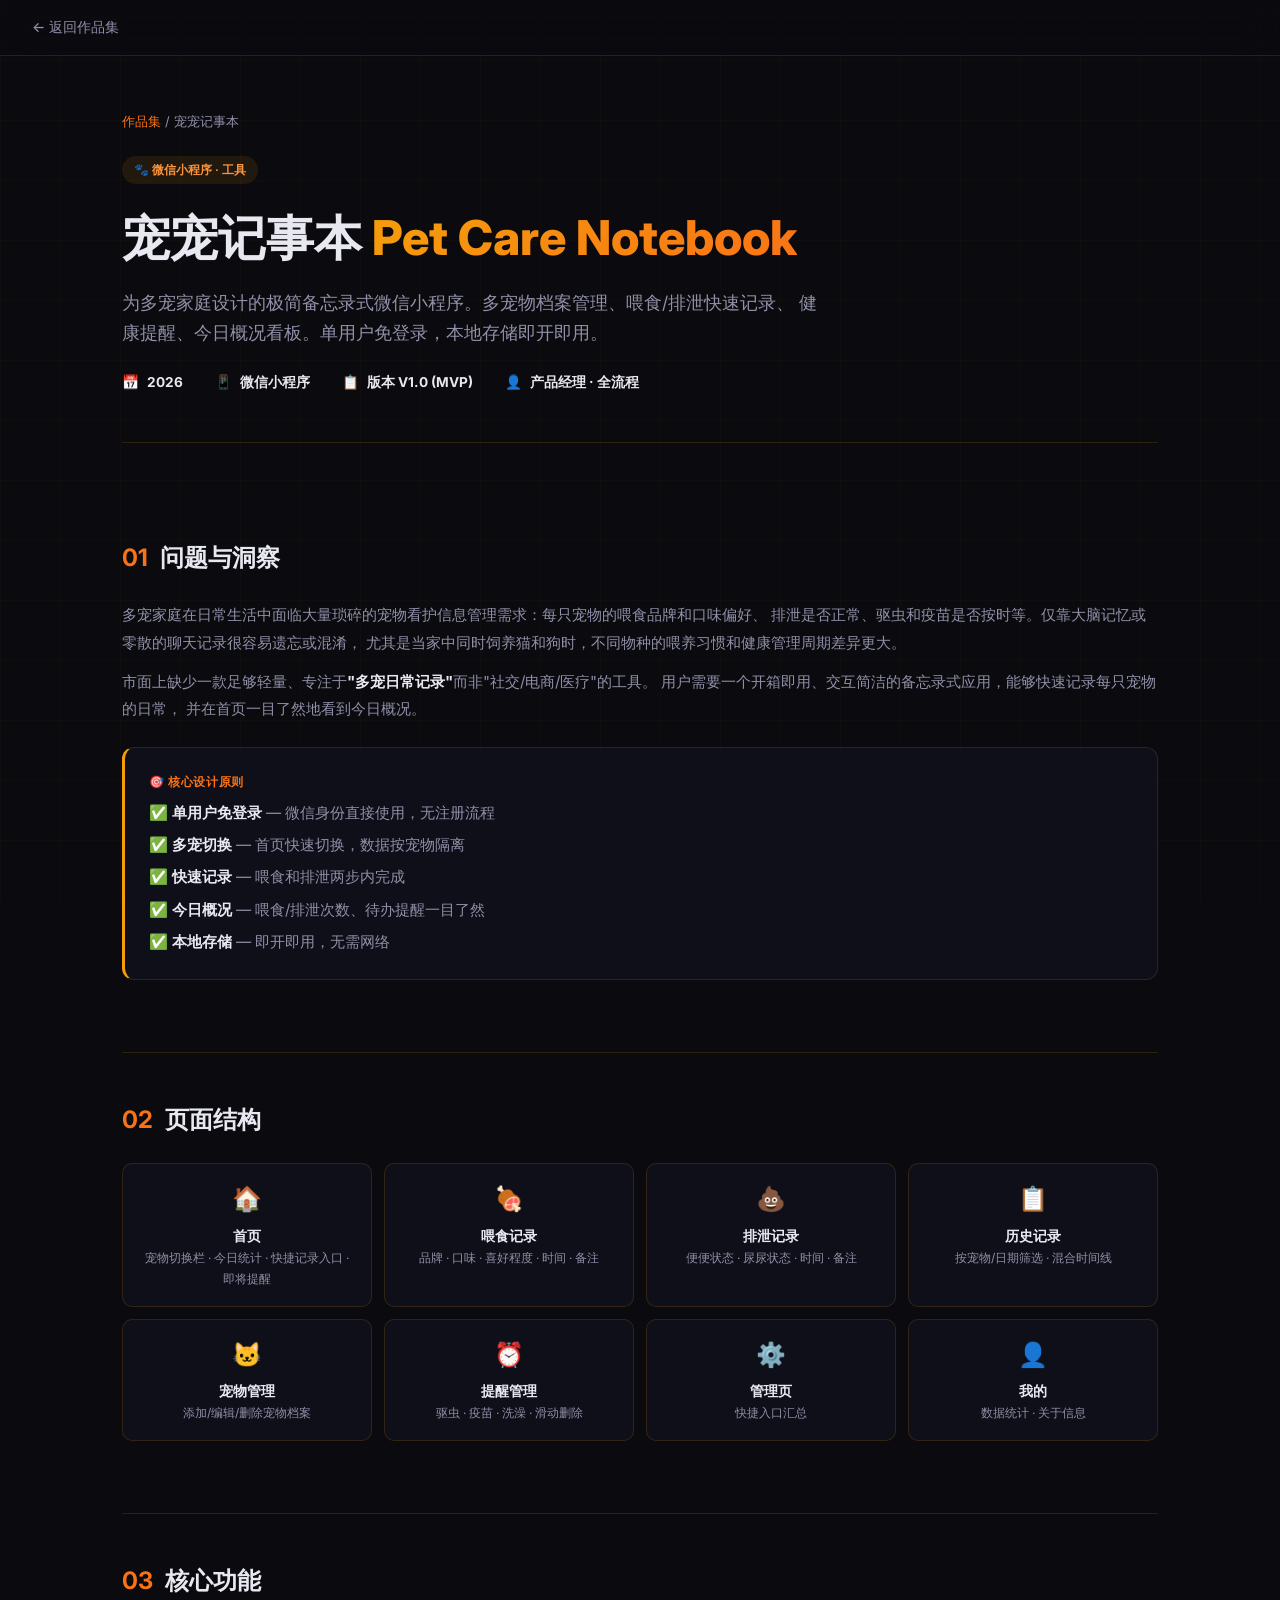
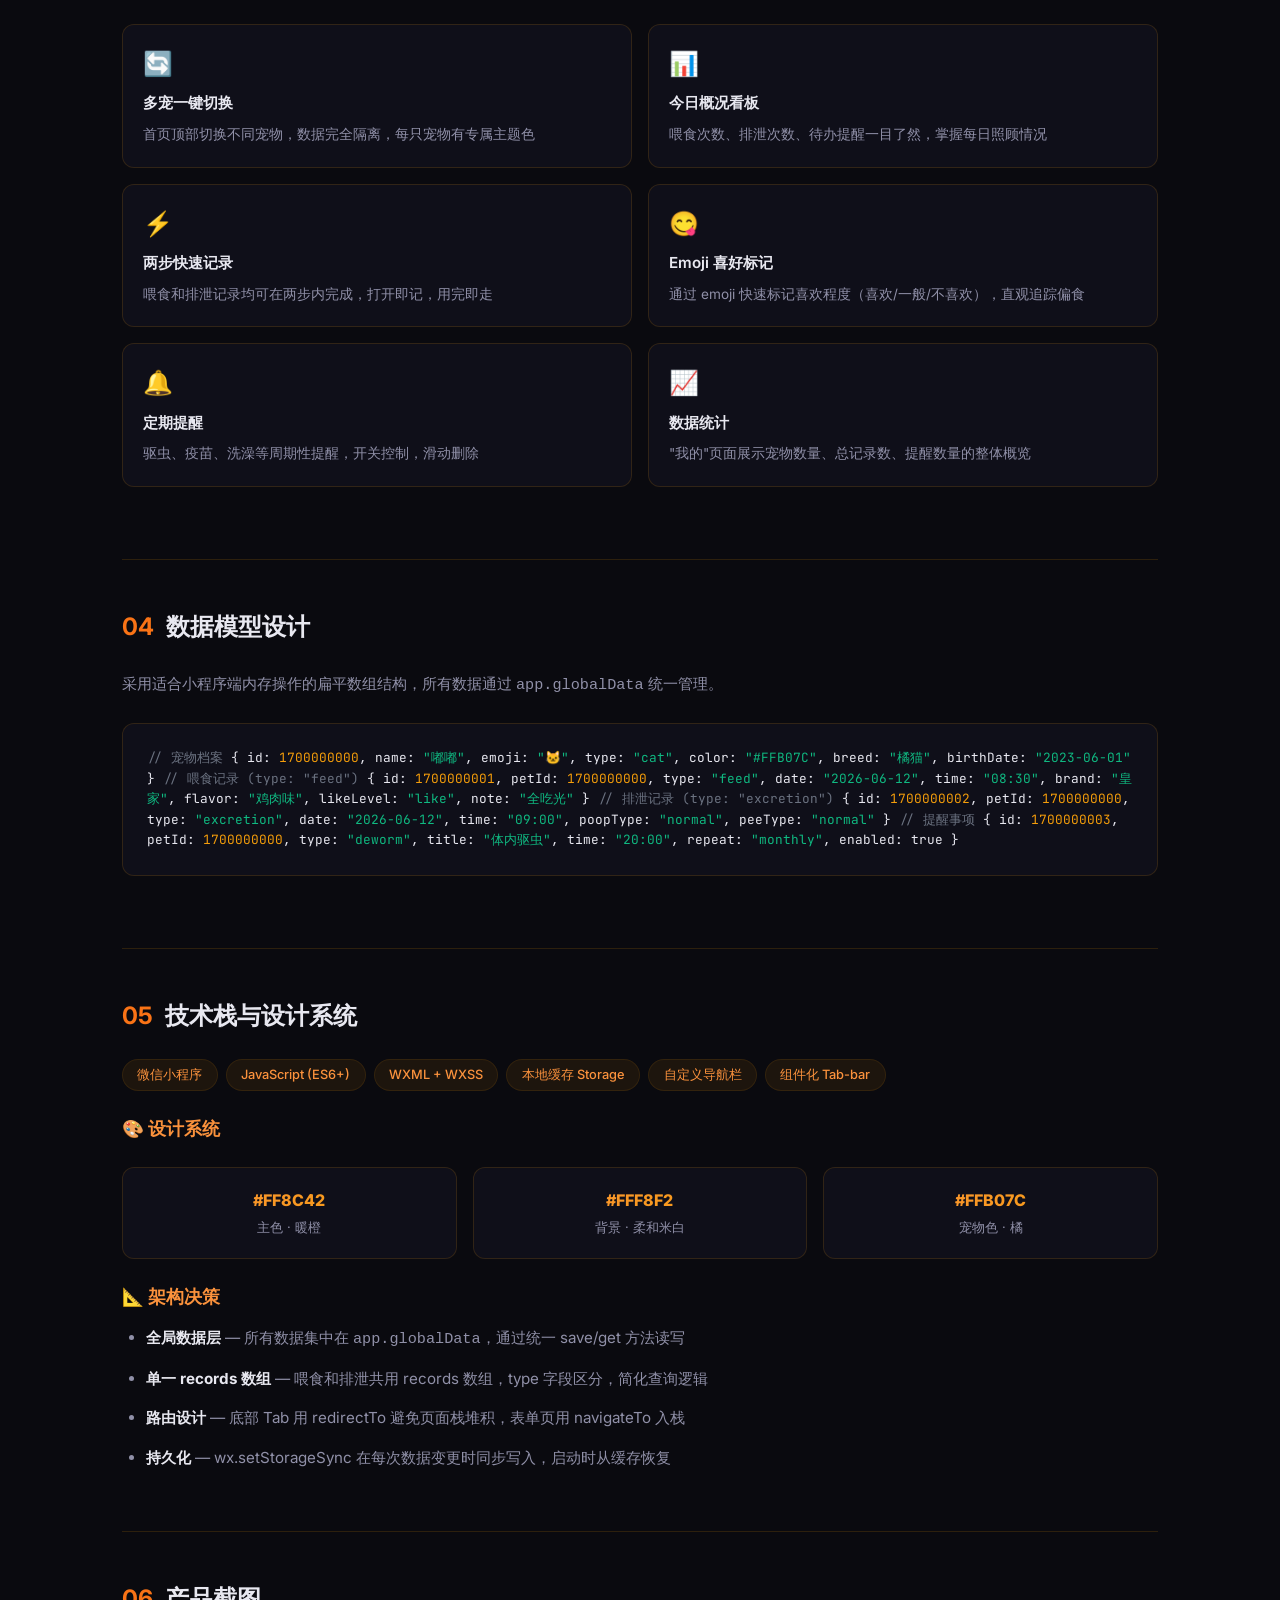
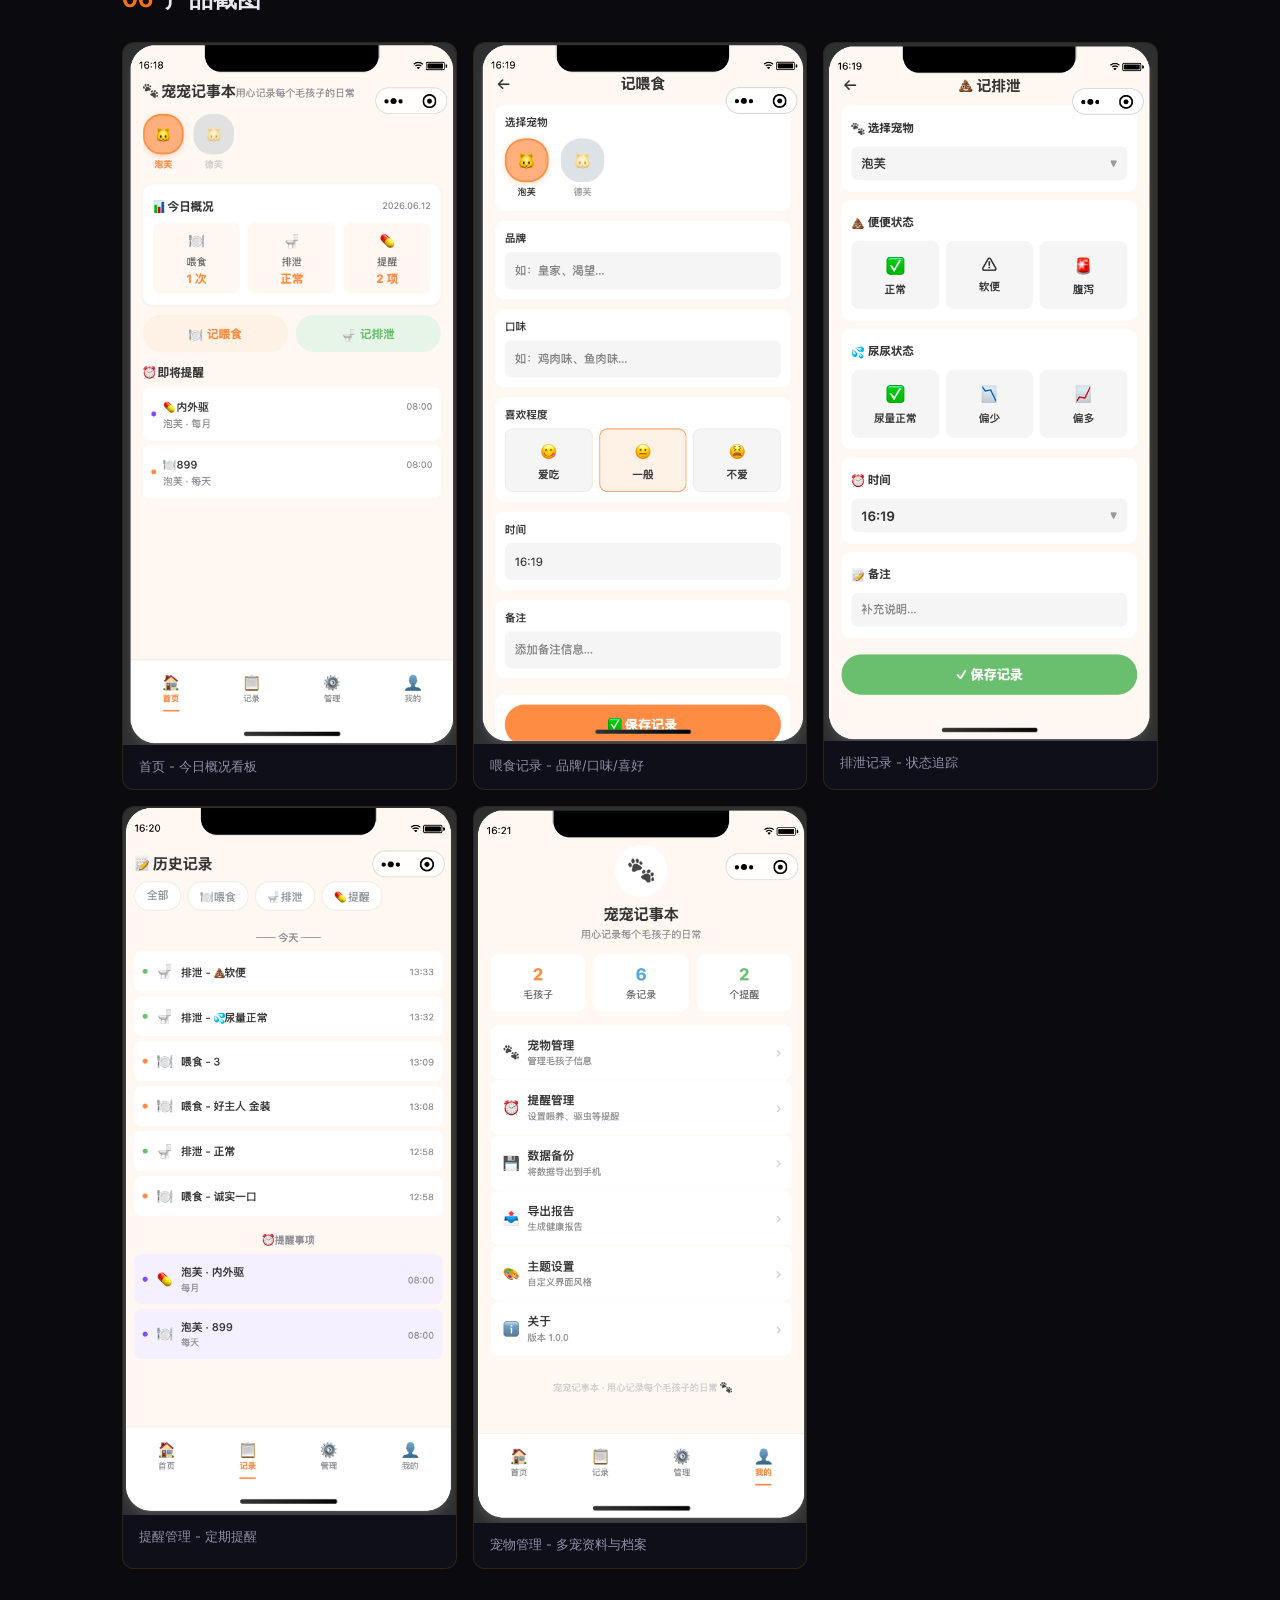
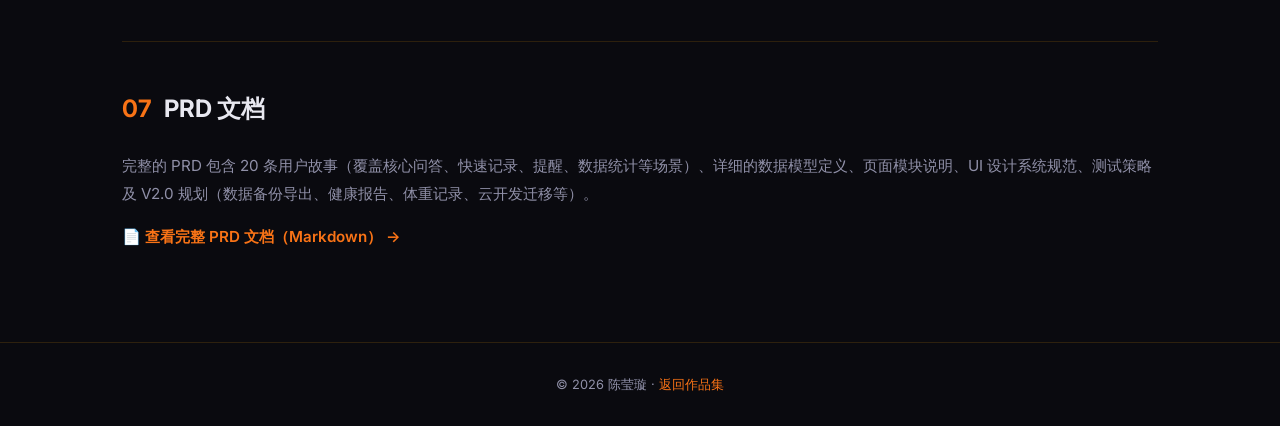
==== project-pet.html @ 4cf9ac95 "feat: update" ====
<!DOCTYPE html>
<html lang="zh-CN">
<head>
    <meta charset="UTF-8" />
    <meta name="viewport" content="width=device-width, initial-scale=1.0" />
    <title>宠宠记事本 - 陈莹璇 | AI 产品经理</title>
    <link rel="preconnect" href="https://fonts.googleapis.com" />
    <link rel="preconnect" href="https://fonts.gstatic.com" crossorigin />
    <link href="https://fonts.googleapis.com/css2?family=Inter:opsz,wght@14..32,300;14..32,400;14..32,500;14..32,600;14..32,700;14..32,800&family=JetBrains+Mono:wght@400;500;600&display=swap" rel="stylesheet" />
    <style>
        :root {
            --bg-primary: #0a0a0f; --bg-secondary: #12121a;
            --bg-card: rgba(18,18,30,0.7);
            --text-primary: #e8e8f0; --text-secondary: #9090a8;
            --accent-1: #f59e0b; --accent-2: #f97316; --accent-3: #fb923c;
            --gradient-1: linear-gradient(135deg,#f59e0b,#f97316);
            --gradient-2: linear-gradient(135deg,#fb923c,#f59e0b);
            --border-color: rgba(245,158,11,0.15);
            --glow: 0 0 40px rgba(245,158,11,0.15);
        }
        * { margin:0; padding:0; box-sizing:border-box; }
        html { scroll-behavior:smooth; }
        body {
            font-family:'Inter',-apple-system,sans-serif;
            background:var(--bg-primary); color:var(--text-primary);
            line-height:1.6;
        }
        .grid-bg {
            position:fixed; top:0; left:0; width:100vw; height:100vh;
            background-image:linear-gradient(rgba(245,158,11,0.03) 1px, transparent 1px),
                linear-gradient(90deg, rgba(245,158,11,0.03) 1px, transparent 1px);
            background-size:60px 60px; z-index:0; pointer-events:none;
        }
        .top-bar {
            position:fixed; top:0; left:0; right:0; z-index:100;
            height:56px; display:flex; align-items:center;
            backdrop-filter:blur(20px); background:rgba(10,10,15,0.6);
            border-bottom:1px solid var(--border-color); padding:0 2rem;
        }
        .top-bar a {
            color:var(--text-secondary); text-decoration:none;
            font-size:0.875rem; font-weight:500;
            display:flex; align-items:center; gap:0.5rem; transition:color 0.3s;
        }
        .top-bar a:hover { color:var(--text-primary); }
        .main { position:relative; z-index:1; max-width:1100px; margin:0 auto; padding:0 2rem; }

        .project-hero {
            padding:7rem 0 3rem; border-bottom:1px solid var(--border-color); margin-bottom:3rem;
        }
        .project-hero .breadcrumb { font-size:0.8rem; color:var(--text-secondary); margin-bottom:1.5rem; }
        .project-hero .breadcrumb a { color:var(--accent-2); text-decoration:none; }
        .project-hero .breadcrumb a:hover { text-decoration:underline; }
        .project-hero .badge {
            display:inline-block; padding:0.25rem 0.75rem; border-radius:100px;
            font-size:0.75rem; font-weight:600;
            background:rgba(245,158,11,0.1); color:var(--accent-3); margin-bottom:1rem;
        }
        .project-hero h1 { font-size:clamp(2rem,4vw,3rem); font-weight:800; margin-bottom:0.75rem; }
        .project-hero h1 .gradient-text {
            background:var(--gradient-1);
            -webkit-background-clip:text; -webkit-text-fill-color:transparent;
        }
        .project-hero .subtitle {
            font-size:1.1rem; color:var(--text-secondary); max-width:700px; line-height:1.7;
        }
        .project-meta {
            display:flex; gap:2rem; flex-wrap:wrap; margin-top:1.5rem;
        }
        .project-meta .meta-item {
            display:flex; align-items:center; gap:0.5rem;
            font-size:0.85rem; color:var(--text-secondary);
        }
        .project-meta .meta-item strong { color:var(--text-primary); }

        .detail-section { padding:3rem 0; border-bottom:1px solid var(--border-color); }
        .detail-section:last-of-type { border-bottom:none; }
        .detail-section h2 {
            font-size:1.5rem; font-weight:700; margin-bottom:1.5rem;
            display:flex; align-items:center; gap:0.75rem;
        }
        .detail-section h2 .accent { color:var(--accent-2); }
        .detail-section h3 { font-size:1.1rem; font-weight:600; margin:1.5rem 0 0.75rem; color:var(--accent-3); }
        .detail-section p, .detail-section li {
            color:var(--text-secondary); font-size:0.95rem; line-height:1.8; margin-bottom:0.75rem;
        }
        .detail-section ul, .detail-section ol { padding-left:1.5rem; }
        .detail-section strong { color:var(--text-primary); }

        .prd-block {
            background:var(--bg-card); border:1px solid var(--border-color);
            border-left:3px solid var(--accent-1); border-radius:12px;
            padding:1.5rem; margin:1.5rem 0;
        }
        .prd-block .prd-label {
            font-size:0.75rem; font-weight:600; text-transform:uppercase;
            letter-spacing:0.05em; color:var(--accent-2); margin-bottom:0.5rem;
        }

        .metrics-grid {
            display:grid; grid-template-columns:repeat(auto-fit,minmax(180px,1fr));
            gap:1rem; margin:1.5rem 0;
        }
        .metric-card {
            background:var(--bg-card); border:1px solid var(--border-color);
            border-radius:12px; padding:1.25rem; text-align:center;
        }
        .metric-card .value {
            font-size:1.5rem; font-weight:800;
            background:var(--gradient-2);
            -webkit-background-clip:text; -webkit-text-fill-color:transparent;
        }
        .metric-card .label { font-size:0.8rem; color:var(--text-secondary); margin-top:0.25rem; }

        .feature-grid { display:grid; grid-template-columns:1fr 1fr; gap:1rem; margin:1.5rem 0; }
        .feature-item {
            background:var(--bg-card); border:1px solid var(--border-color);
            border-radius:12px; padding:1.25rem;
        }
        .feature-item .icon { font-size:1.5rem; margin-bottom:0.5rem; }
        .feature-item h4 { font-size:0.95rem; font-weight:600; margin-bottom:0.4rem; }
        .feature-item p { font-size:0.85rem; margin-bottom:0; }

        .gallery {
            display:grid; grid-template-columns:repeat(auto-fit,minmax(280px,1fr));
            gap:1rem; margin:1.5rem 0;
        }
        .gallery-item {
            border-radius:12px; overflow:hidden;
            border:1px solid var(--border-color); background:var(--bg-card);
        }
        .gallery-item img {
            width:100%; height:auto; display:block;
        }
        .gallery-item .caption { padding:0.75rem 1rem; font-size:0.8rem; color:var(--text-secondary); }

        .tech-tags { display:flex; flex-wrap:wrap; gap:0.5rem; margin:1rem 0; }
        .tech-tags span {
            padding:0.3rem 0.9rem; border-radius:100px; font-size:0.8rem; font-weight:500;
            background:rgba(245,158,11,0.08); color:var(--accent-3);
            border:1px solid rgba(245,158,11,0.1);
        }

        .data-model {
            background:var(--bg-card); border:1px solid var(--border-color);
            border-radius:12px; padding:1.5rem; margin:1.5rem 0;
            font-family:'JetBrains Mono',monospace; font-size:0.8rem; line-height:1.6;
            overflow-x:auto;
        }
        .data-model .comment { color:#6b7280; }
        .data-model .key { color:var(--accent-2); }
        .data-model .string { color:#10b981; }
        .data-model .number { color:#f59e0b; }

        .page-structure {
            display:grid; grid-template-columns:repeat(auto-fit,minmax(200px,1fr));
            gap:0.75rem; margin:1.5rem 0;
        }
        .page-card {
            background:var(--bg-card); border:1px solid var(--border-color);
            border-radius:10px; padding:1rem; text-align:center;
        }
        .page-card .emoji { font-size:1.5rem; margin-bottom:0.3rem; }
        .page-card h4 { font-size:0.9rem; font-weight:600; }
        .page-card p { font-size:0.75rem; margin-bottom:0; }

        footer {
            text-align:center; padding:2rem; color:var(--text-secondary);
            font-size:0.8rem; border-top:1px solid var(--border-color); margin-top:2rem;
        }

        @media (max-width:768px) {
            .feature-grid { grid-template-columns:1fr; }
            .project-hero { padding-top:5rem; }
            .main { padding:0 1.25rem; }
        }
    </style>
</head>
<body>
<div class="grid-bg"></div>

<div class="top-bar">
    <a href="portfolio.html">← 返回作品集</a>
</div>

<div class="main">

<div class="project-hero">
    <div class="breadcrumb"><a href="portfolio.html">作品集</a> / 宠宠记事本</div>
    <div class="badge">🐾 微信小程序 · 工具</div>
    <h1>宠宠记事本 <span class="gradient-text">Pet Care Notebook</span></h1>
    <p class="subtitle">
        为多宠家庭设计的极简备忘录式微信小程序。多宠物档案管理、喂食/排泄快速记录、
        健康提醒、今日概况看板。单用户免登录，本地存储即开即用。
    </p>
    <div class="project-meta">
        <div class="meta-item">📅 <strong>2026</strong></div>
        <div class="meta-item">📱 <strong>微信小程序</strong></div>
        <div class="meta-item">📋 <strong>版本 V1.0 (MVP)</strong></div>
        <div class="meta-item">👤 <strong>产品经理 · 全流程</strong></div>
    </div>
</div>

<!-- Problem -->
<div class="detail-section">
    <h2><span class="accent">01</span> 问题与洞察</h2>
    <p>
        多宠家庭在日常生活中面临大量琐碎的宠物看护信息管理需求：每只宠物的喂食品牌和口味偏好、
        排泄是否正常、驱虫和疫苗是否按时等。仅靠大脑记忆或零散的聊天记录很容易遗忘或混淆，
        尤其是当家中同时饲养猫和狗时，不同物种的喂养习惯和健康管理周期差异更大。
    </p>
    <p>
        市面上缺少一款足够轻量、专注于<strong>"多宠日常记录"</strong>而非"社交/电商/医疗"的工具。
        用户需要一个开箱即用、交互简洁的备忘录式应用，能够快速记录每只宠物的日常，
        并在首页一目了然地看到今日概况。
    </p>
    <div class="prd-block">
        <div class="prd-label">🎯 核心设计原则</div>
        <p style="margin-bottom:0.3rem;">✅ <strong>单用户免登录</strong> — 微信身份直接使用，无注册流程</p>
        <p style="margin-bottom:0.3rem;">✅ <strong>多宠切换</strong> — 首页快速切换，数据按宠物隔离</p>
        <p style="margin-bottom:0.3rem;">✅ <strong>快速记录</strong> — 喂食和排泄两步内完成</p>
        <p style="margin-bottom:0.3rem;">✅ <strong>今日概况</strong> — 喂食/排泄次数、待办提醒一目了然</p>
        <p style="margin-bottom:0;">✅ <strong>本地存储</strong> — 即开即用，无需网络</p>
    </div>
</div>

<!-- Pages -->
<div class="detail-section">
    <h2><span class="accent">02</span> 页面结构</h2>
    <div class="page-structure">
        <div class="page-card">
            <div class="emoji">🏠</div>
            <h4>首页</h4>
            <p>宠物切换栏 · 今日统计 · 快捷记录入口 · 即将提醒</p>
        </div>
        <div class="page-card">
            <div class="emoji">🍖</div>
            <h4>喂食记录</h4>
            <p>品牌 · 口味 · 喜好程度 · 时间 · 备注</p>
        </div>
        <div class="page-card">
            <div class="emoji">💩</div>
            <h4>排泄记录</h4>
            <p>便便状态 · 尿尿状态 · 时间 · 备注</p>
        </div>
        <div class="page-card">
            <div class="emoji">📋</div>
            <h4>历史记录</h4>
            <p>按宠物/日期筛选 · 混合时间线</p>
        </div>
        <div class="page-card">
            <div class="emoji">🐱</div>
            <h4>宠物管理</h4>
            <p>添加/编辑/删除宠物档案</p>
        </div>
        <div class="page-card">
            <div class="emoji">⏰</div>
            <h4>提醒管理</h4>
            <p>驱虫 · 疫苗 · 洗澡 · 滑动删除</p>
        </div>
        <div class="page-card">
            <div class="emoji">⚙️</div>
            <h4>管理页</h4>
            <p>快捷入口汇总</p>
        </div>
        <div class="page-card">
            <div class="emoji">👤</div>
            <h4>我的</h4>
            <p>数据统计 · 关于信息</p>
        </div>
    </div>
</div>

<!-- Features -->
<div class="detail-section">
    <h2><span class="accent">03</span> 核心功能</h2>
    <div class="feature-grid">
        <div class="feature-item">
            <div class="icon">🔄</div>
            <h4>多宠一键切换</h4>
            <p>首页顶部切换不同宠物，数据完全隔离，每只宠物有专属主题色</p>
        </div>
        <div class="feature-item">
            <div class="icon">📊</div>
            <h4>今日概况看板</h4>
            <p>喂食次数、排泄次数、待办提醒一目了然，掌握每日照顾情况</p>
        </div>
        <div class="feature-item">
            <div class="icon">⚡</div>
            <h4>两步快速记录</h4>
            <p>喂食和排泄记录均可在两步内完成，打开即记，用完即走</p>
        </div>
        <div class="feature-item">
            <div class="icon">😋</div>
            <h4>Emoji 喜好标记</h4>
            <p>通过 emoji 快速标记喜欢程度（喜欢/一般/不喜欢），直观追踪偏食</p>
        </div>
        <div class="feature-item">
            <div class="icon">🔔</div>
            <h4>定期提醒</h4>
            <p>驱虫、疫苗、洗澡等周期性提醒，开关控制，滑动删除</p>
        </div>
        <div class="feature-item">
            <div class="icon">📈</div>
            <h4>数据统计</h4>
            <p>"我的"页面展示宠物数量、总记录数、提醒数量的整体概览</p>
        </div>
    </div>
</div>

<!-- Data Model -->
<div class="detail-section">
    <h2><span class="accent">04</span> 数据模型设计</h2>
    <p>采用适合小程序端内存操作的扁平数组结构，所有数据通过 <code>app.globalData</code> 统一管理。</p>
    <div class="data-model">
<span class="comment">// 宠物档案</span>
{ id: <span class="number">1700000000</span>, name: <span class="string">"嘟嘟"</span>,
  emoji: <span class="string">"🐱"</span>, type: <span class="string">"cat"</span>,
  color: <span class="string">"#FFB07C"</span>, breed: <span class="string">"橘猫"</span>,
  birthDate: <span class="string">"2023-06-01"</span> }

<span class="comment">// 喂食记录 (type: "feed")</span>
{ id: <span class="number">1700000001</span>, petId: <span class="number">1700000000</span>,
  type: <span class="string">"feed"</span>, date: <span class="string">"2026-06-12"</span>,
  time: <span class="string">"08:30"</span>, brand: <span class="string">"皇家"</span>,
  flavor: <span class="string">"鸡肉味"</span>,
  likeLevel: <span class="string">"like"</span>, note: <span class="string">"全吃光"</span> }

<span class="comment">// 排泄记录 (type: "excretion")</span>
{ id: <span class="number">1700000002</span>, petId: <span class="number">1700000000</span>,
  type: <span class="string">"excretion"</span>, date: <span class="string">"2026-06-12"</span>,
  time: <span class="string">"09:00"</span>,
  poopType: <span class="string">"normal"</span>, peeType: <span class="string">"normal"</span> }

<span class="comment">// 提醒事项</span>
{ id: <span class="number">1700000003</span>, petId: <span class="number">1700000000</span>,
  type: <span class="string">"deworm"</span>, title: <span class="string">"体内驱虫"</span>,
  time: <span class="string">"20:00"</span>, repeat: <span class="string">"monthly"</span>,
  enabled: <span class="boolean">true</span> }
    </div>
</div>

<!-- Tech & Design -->
<div class="detail-section">
    <h2><span class="accent">05</span> 技术栈与设计系统</h2>
    <div class="tech-tags">
        <span>微信小程序</span>
        <span>JavaScript (ES6+)</span>
        <span>WXML + WXSS</span>
        <span>本地缓存 Storage</span>
        <span>自定义导航栏</span>
        <span>组件化 Tab-bar</span>
    </div>
    <h3>🎨 设计系统</h3>
    <div class="metrics-grid">
        <div class="metric-card">
            <div class="value" style="font-size:1rem;">#FF8C42</div>
            <div class="label">主色 · 暖橙</div>
        </div>
        <div class="metric-card">
            <div class="value" style="font-size:1rem;">#FFF8F2</div>
            <div class="label">背景 · 柔和米白</div>
        </div>
        <div class="metric-card">
            <div class="value" style="font-size:1rem;">#FFB07C</div>
            <div class="label">宠物色 · 橘</div>
        </div>
    </div>
    <h3>📐 架构决策</h3>
    <ul>
        <li><strong>全局数据层</strong> — 所有数据集中在 <code>app.globalData</code>，通过统一 save/get 方法读写</li>
        <li><strong>单一 records 数组</strong> — 喂食和排泄共用 records 数组，type 字段区分，简化查询逻辑</li>
        <li><strong>路由设计</strong> — 底部 Tab 用 redirectTo 避免页面栈堆积，表单页用 navigateTo 入栈</li>
        <li><strong>持久化</strong> — wx.setStorageSync 在每次数据变更时同步写入，启动时从缓存恢复</li>
    </ul>
</div>

<!-- Screens -->
<div class="detail-section">
    <h2><span class="accent">06</span> 产品截图</h2>
    <div class="gallery">
        <div class="gallery-item">
            <img src="assets/pet/ScreenShot_1.png" alt="宠宠记事本截图1" loading="lazy" />
            <div class="caption">首页 - 今日概况看板</div>
        </div>
        <div class="gallery-item">
            <img src="assets/pet/ScreenShot_2.png" alt="宠宠记事本截图2" loading="lazy" />
            <div class="caption">喂食记录 - 品牌/口味/喜好</div>
        </div>
        <div class="gallery-item">
            <img src="assets/pet/ScreenShot_3.png" alt="宠宠记事本截图3" loading="lazy" />
            <div class="caption">排泄记录 - 状态追踪</div>
        </div>
        <div class="gallery-item">
            <img src="assets/pet/ScreenShot_4.png" alt="宠宠记事本截图4" loading="lazy" />
            <div class="caption">提醒管理 - 定期提醒</div>
        </div>
        <div class="gallery-item">
            <img src="assets/pet/ScreenShot_5.png" alt="宠宠记事本截图5" loading="lazy" />
            <div class="caption">宠物管理 - 多宠资料与档案</div>
        </div>
    </div>
</div>

<!-- PRD -->
<div class="detail-section">
    <h2><span class="accent">07</span> PRD 文档</h2>
    <p>完整的 PRD 包含 20 条用户故事（覆盖核心问答、快速记录、提醒、数据统计等场景）、详细的数据模型定义、页面模块说明、UI 设计系统规范、测试策略及 V2.0 规划（数据备份导出、健康报告、体重记录、云开发迁移等）。</p>
    <p style="margin-top:1rem;">
        <a href="prd/宠宠记事本PRD.md" style="color:var(--accent-2);text-decoration:none;font-weight:600;" target="_blank">
            📄 查看完整 PRD 文档（Markdown） →
        </a>
    </p>
</div>

</div>

<footer>
    <p>© 2026 陈莹璇 · <a href="portfolio.html" style="color:var(--accent-2);text-decoration:none;">返回作品集</a></p>
</footer>

</body>
</html>
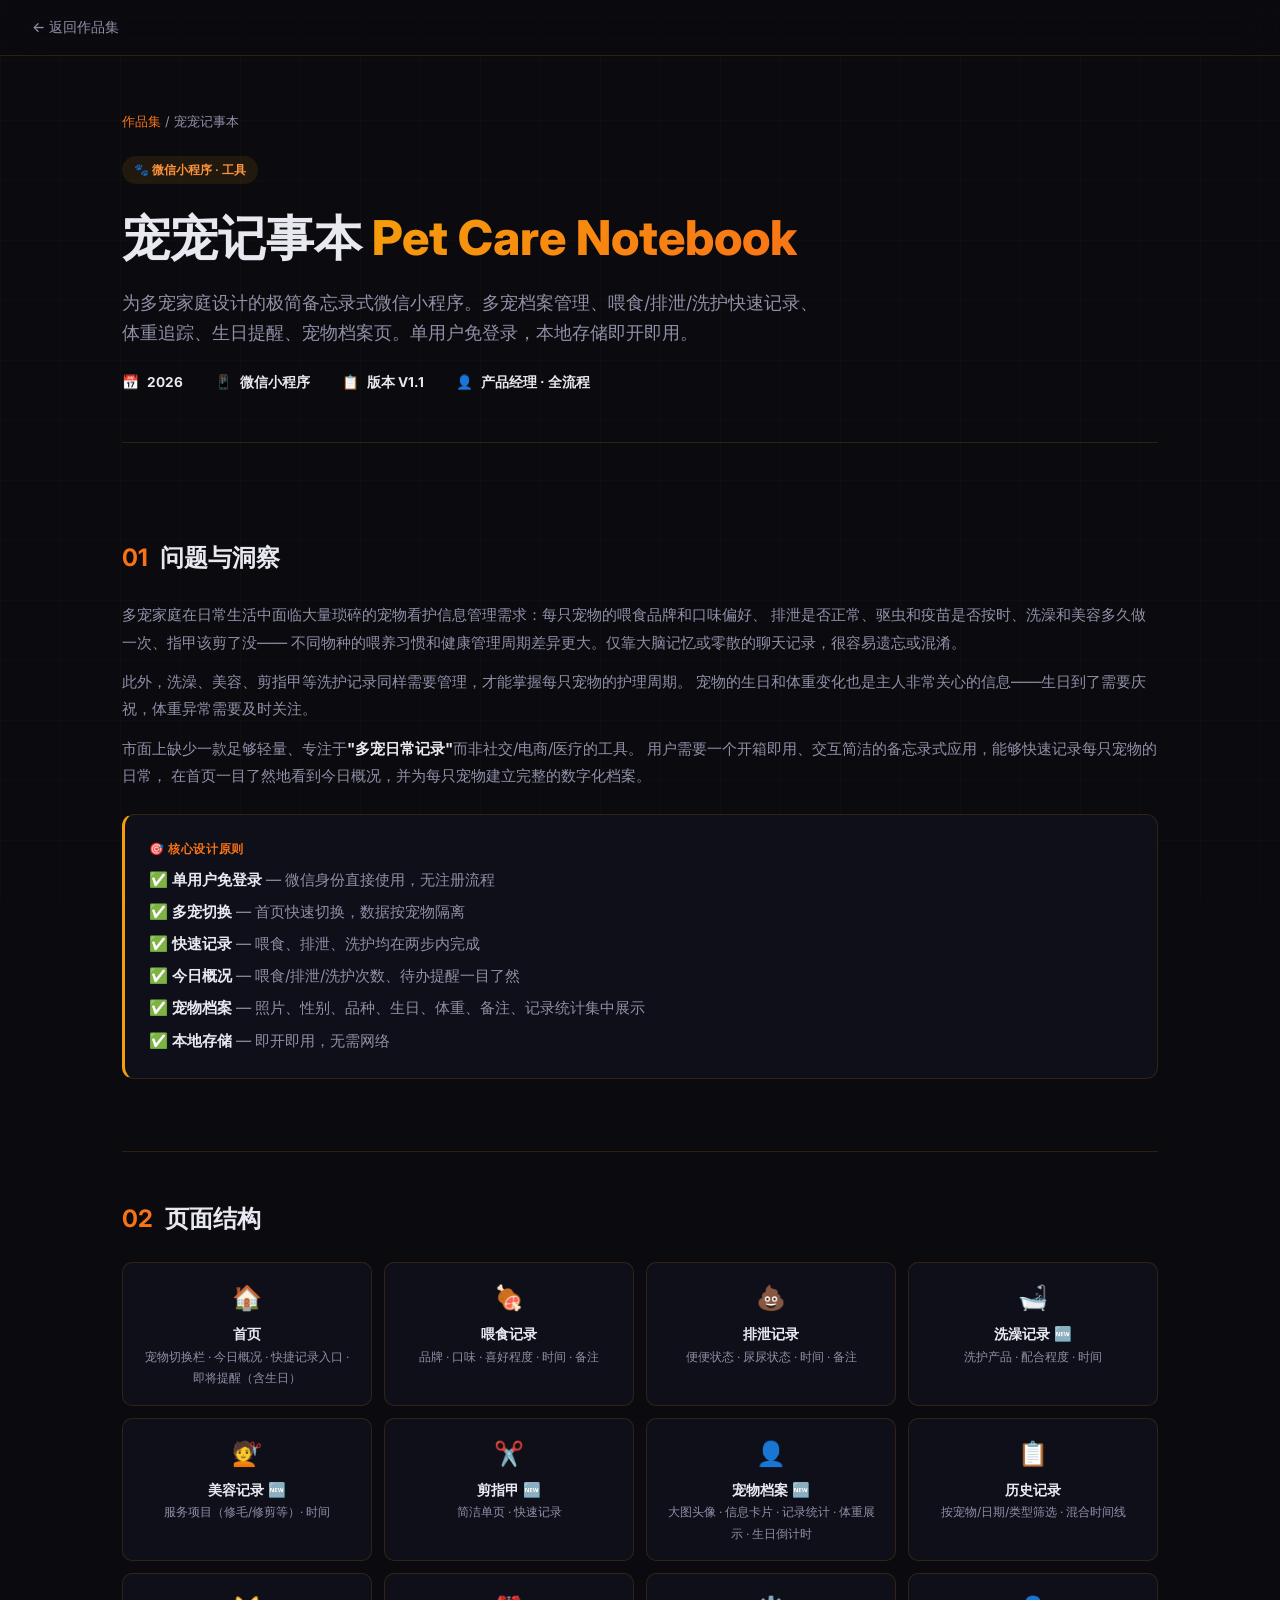
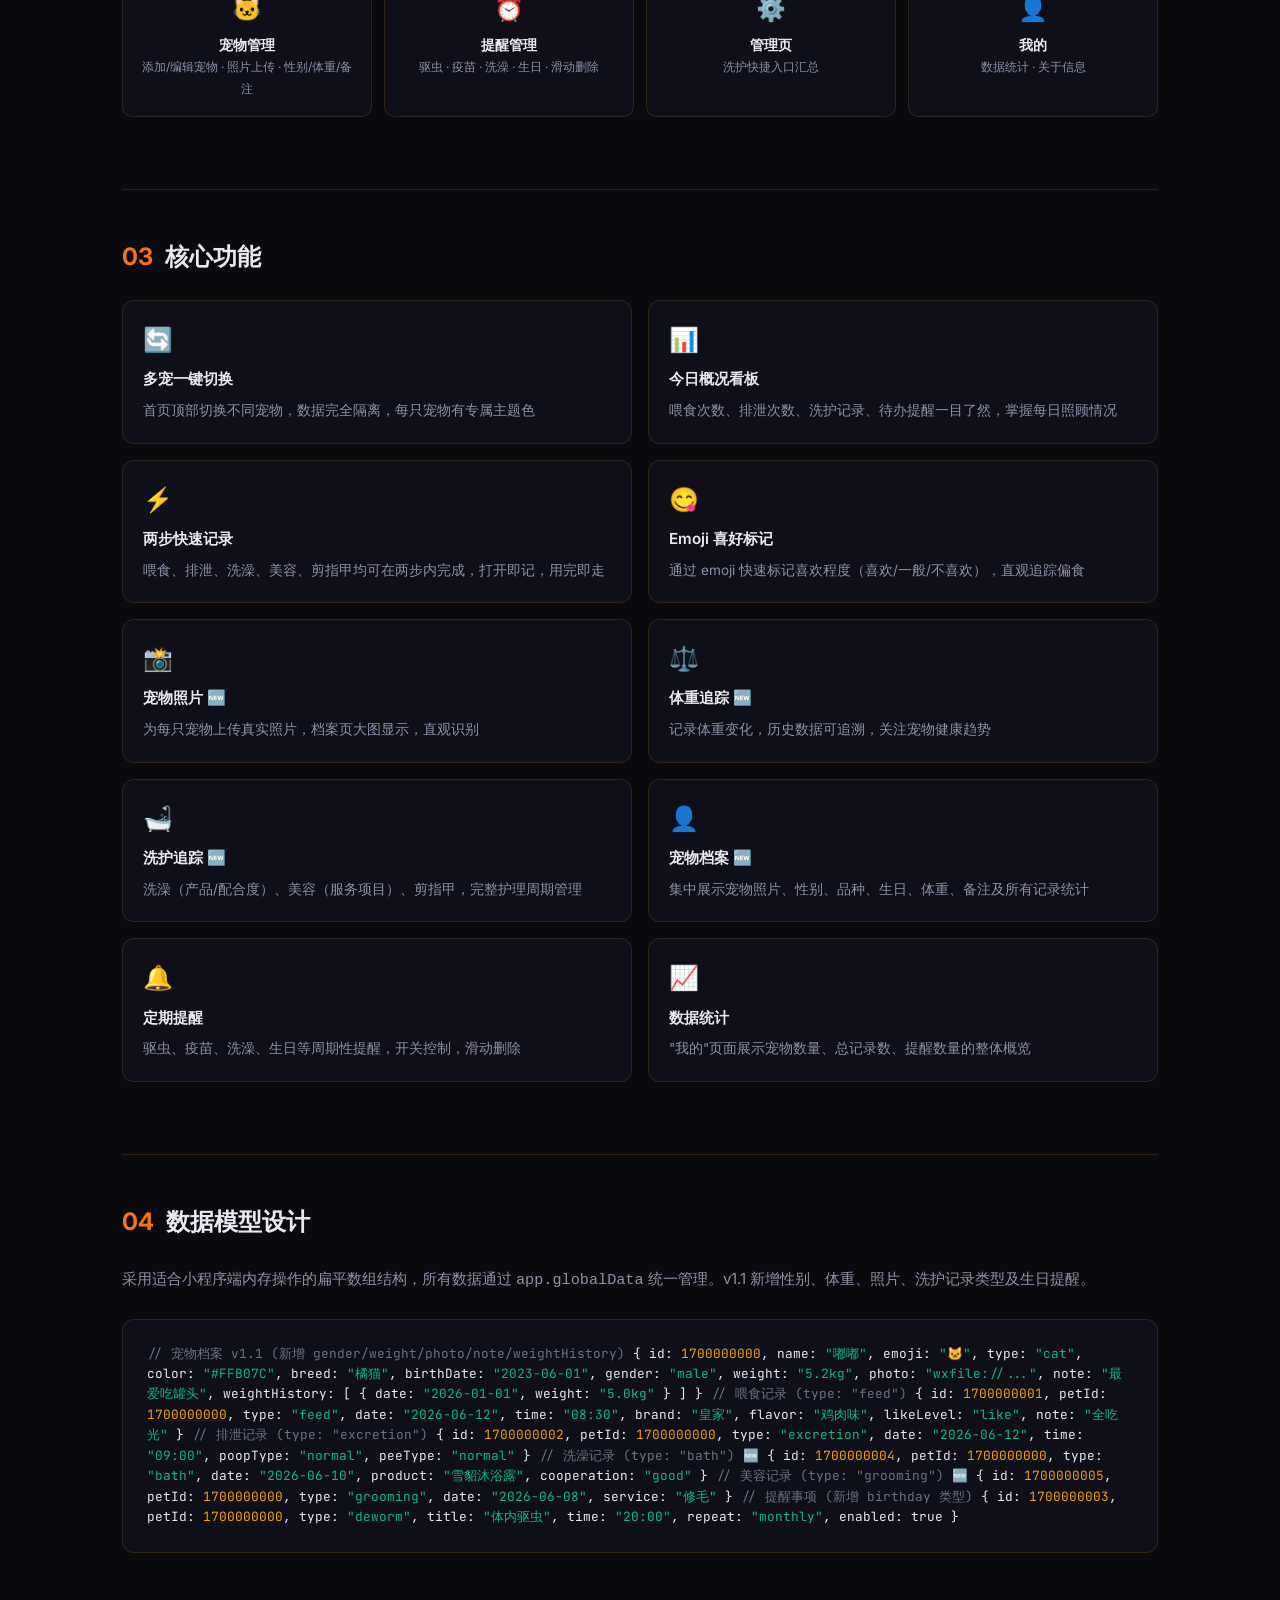
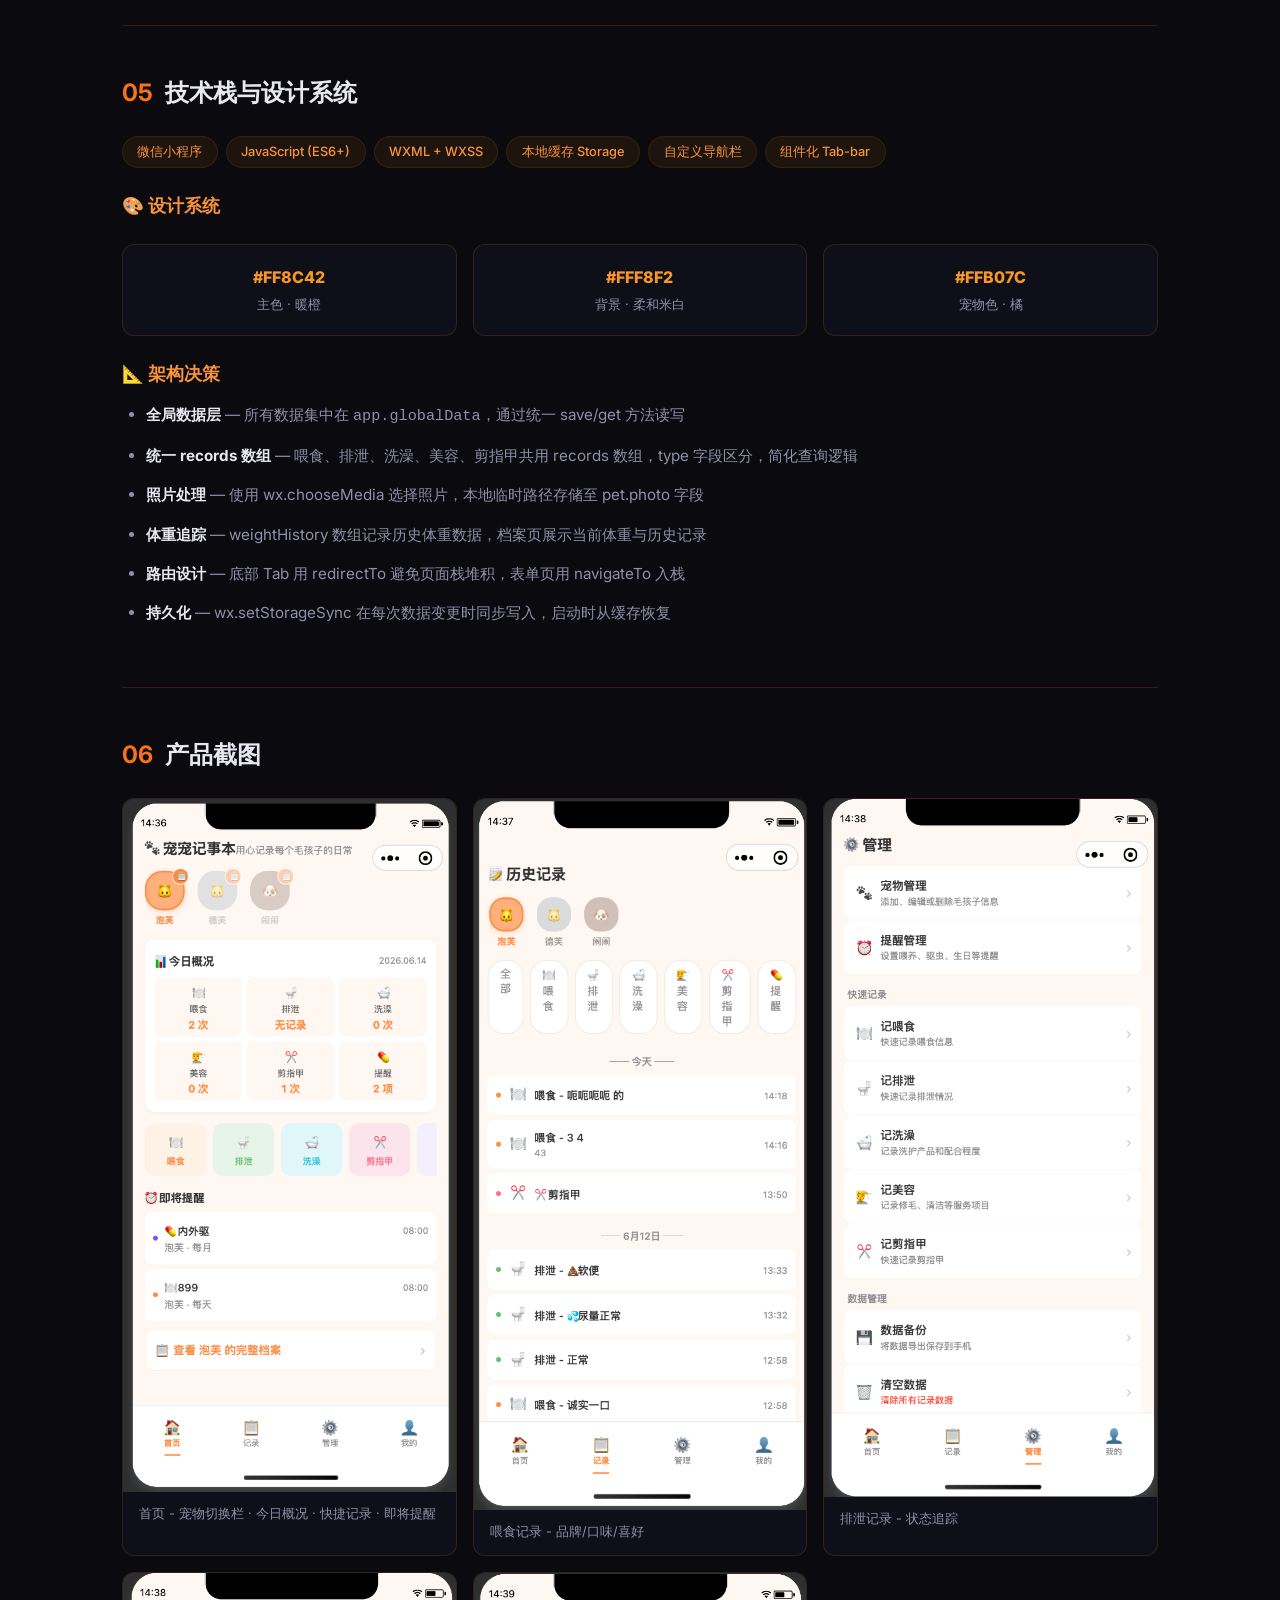
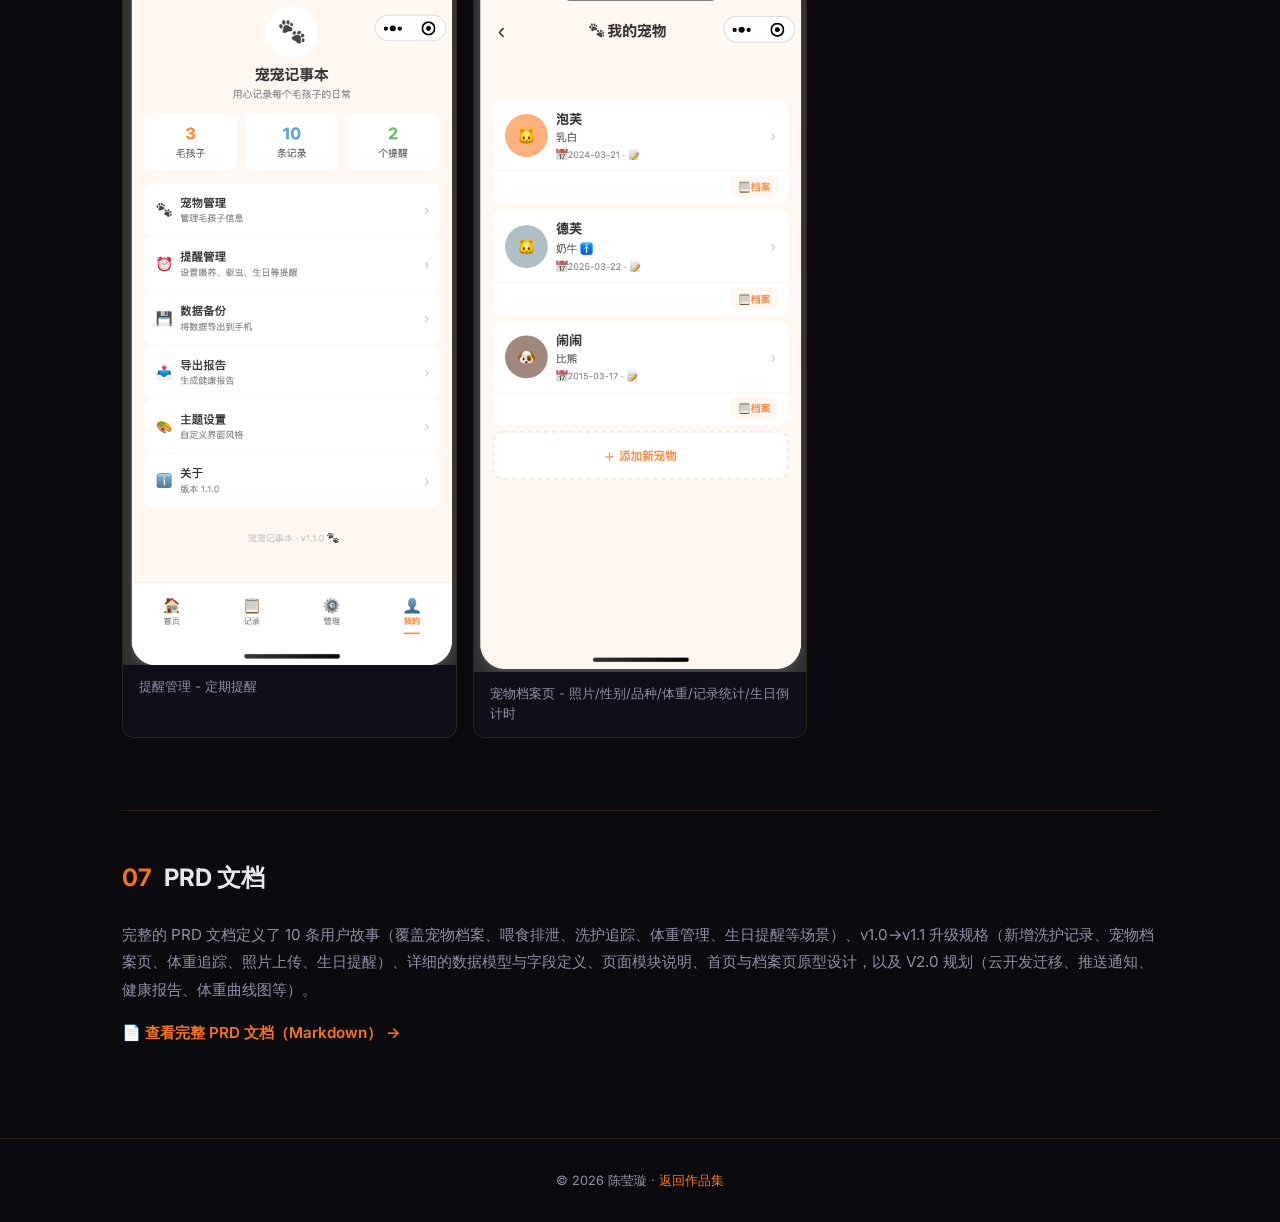
==== commit 29b18b74: "fix: 宠宠记事本相关页面优化" ====
--- a/project-pet.html
+++ b/project-pet.html
@@ -190,13 +190,13 @@
     <div class="badge">🐾 微信小程序 · 工具</div>
     <h1>宠宠记事本 <span class="gradient-text">Pet Care Notebook</span></h1>
     <p class="subtitle">
-        为多宠家庭设计的极简备忘录式微信小程序。多宠物档案管理、喂食/排泄快速记录、
-        健康提醒、今日概况看板。单用户免登录，本地存储即开即用。
+        为多宠家庭设计的极简备忘录式微信小程序。多宠档案管理、喂食/排泄/洗护快速记录、
+        体重追踪、生日提醒、宠物档案页。单用户免登录，本地存储即开即用。
     </p>
     <div class="project-meta">
         <div class="meta-item">📅 <strong>2026</strong></div>
         <div class="meta-item">📱 <strong>微信小程序</strong></div>
-        <div class="meta-item">📋 <strong>版本 V1.0 (MVP)</strong></div>
+        <div class="meta-item">📋 <strong>版本 V1.1</strong></div>
         <div class="meta-item">👤 <strong>产品经理 · 全流程</strong></div>
     </div>
 </div>
@@ -206,20 +206,25 @@
     <h2><span class="accent">01</span> 问题与洞察</h2>
     <p>
         多宠家庭在日常生活中面临大量琐碎的宠物看护信息管理需求：每只宠物的喂食品牌和口味偏好、
-        排泄是否正常、驱虫和疫苗是否按时等。仅靠大脑记忆或零散的聊天记录很容易遗忘或混淆，
-        尤其是当家中同时饲养猫和狗时，不同物种的喂养习惯和健康管理周期差异更大。
+        排泄是否正常、驱虫和疫苗是否按时、洗澡和美容多久做一次、指甲该剪了没——
+        不同物种的喂养习惯和健康管理周期差异更大。仅靠大脑记忆或零散的聊天记录，很容易遗忘或混淆。
     </p>
     <p>
-        市面上缺少一款足够轻量、专注于<strong>"多宠日常记录"</strong>而非"社交/电商/医疗"的工具。
+        此外，洗澡、美容、剪指甲等洗护记录同样需要管理，才能掌握每只宠物的护理周期。
+        宠物的生日和体重变化也是主人非常关心的信息——生日到了需要庆祝，体重异常需要及时关注。
+    </p>
+    <p>
+        市面上缺少一款足够轻量、专注于<strong>"多宠日常记录"</strong>而非社交/电商/医疗的工具。
         用户需要一个开箱即用、交互简洁的备忘录式应用，能够快速记录每只宠物的日常，
-        并在首页一目了然地看到今日概况。
+        在首页一目了然地看到今日概况，并为每只宠物建立完整的数字化档案。
     </p>
     <div class="prd-block">
         <div class="prd-label">🎯 核心设计原则</div>
         <p style="margin-bottom:0.3rem;">✅ <strong>单用户免登录</strong> — 微信身份直接使用，无注册流程</p>
         <p style="margin-bottom:0.3rem;">✅ <strong>多宠切换</strong> — 首页快速切换，数据按宠物隔离</p>
-        <p style="margin-bottom:0.3rem;">✅ <strong>快速记录</strong> — 喂食和排泄两步内完成</p>
-        <p style="margin-bottom:0.3rem;">✅ <strong>今日概况</strong> — 喂食/排泄次数、待办提醒一目了然</p>
+        <p style="margin-bottom:0.3rem;">✅ <strong>快速记录</strong> — 喂食、排泄、洗护均在两步内完成</p>
+        <p style="margin-bottom:0.3rem;">✅ <strong>今日概况</strong> — 喂食/排泄/洗护次数、待办提醒一目了然</p>
+        <p style="margin-bottom:0.3rem;">✅ <strong>宠物档案</strong> — 照片、性别、品种、生日、体重、备注、记录统计集中展示</p>
         <p style="margin-bottom:0;">✅ <strong>本地存储</strong> — 即开即用，无需网络</p>
     </div>
 </div>
@@ -231,7 +236,7 @@
         <div class="page-card">
             <div class="emoji">🏠</div>
             <h4>首页</h4>
-            <p>宠物切换栏 · 今日统计 · 快捷记录入口 · 即将提醒</p>
+            <p>宠物切换栏 · 今日概况 · 快捷记录入口 · 即将提醒（含生日）</p>
         </div>
         <div class="page-card">
             <div class="emoji">🍖</div>
@@ -244,24 +249,44 @@
             <p>便便状态 · 尿尿状态 · 时间 · 备注</p>
         </div>
         <div class="page-card">
+            <div class="emoji">🛁</div>
+            <h4>洗澡记录 🆕</h4>
+            <p>洗护产品 · 配合程度 · 时间</p>
+        </div>
+        <div class="page-card">
+            <div class="emoji">💇</div>
+            <h4>美容记录 🆕</h4>
+            <p>服务项目（修毛/修剪等）· 时间</p>
+        </div>
+        <div class="page-card">
+            <div class="emoji">✂️</div>
+            <h4>剪指甲 🆕</h4>
+            <p>简洁单页 · 快速记录</p>
+        </div>
+        <div class="page-card">
+            <div class="emoji">👤</div>
+            <h4>宠物档案 🆕</h4>
+            <p>大图头像 · 信息卡片 · 记录统计 · 体重展示 · 生日倒计时</p>
+        </div>
+        <div class="page-card">
             <div class="emoji">📋</div>
             <h4>历史记录</h4>
-            <p>按宠物/日期筛选 · 混合时间线</p>
+            <p>按宠物/日期/类型筛选 · 混合时间线</p>
         </div>
         <div class="page-card">
             <div class="emoji">🐱</div>
             <h4>宠物管理</h4>
-            <p>添加/编辑/删除宠物档案</p>
+            <p>添加/编辑宠物 · 照片上传 · 性别/体重/备注</p>
         </div>
         <div class="page-card">
             <div class="emoji">⏰</div>
             <h4>提醒管理</h4>
-            <p>驱虫 · 疫苗 · 洗澡 · 滑动删除</p>
+            <p>驱虫 · 疫苗 · 洗澡 · 生日 · 滑动删除</p>
         </div>
         <div class="page-card">
             <div class="emoji">⚙️</div>
             <h4>管理页</h4>
-            <p>快捷入口汇总</p>
+            <p>洗护快捷入口汇总</p>
         </div>
         <div class="page-card">
             <div class="emoji">👤</div>
@@ -283,12 +308,12 @@
         <div class="feature-item">
             <div class="icon">📊</div>
             <h4>今日概况看板</h4>
-            <p>喂食次数、排泄次数、待办提醒一目了然，掌握每日照顾情况</p>
+            <p>喂食次数、排泄次数、洗护记录、待办提醒一目了然，掌握每日照顾情况</p>
         </div>
         <div class="feature-item">
             <div class="icon">⚡</div>
             <h4>两步快速记录</h4>
-            <p>喂食和排泄记录均可在两步内完成，打开即记，用完即走</p>
+            <p>喂食、排泄、洗澡、美容、剪指甲均可在两步内完成，打开即记，用完即走</p>
         </div>
         <div class="feature-item">
             <div class="icon">😋</div>
@@ -296,9 +321,29 @@
             <p>通过 emoji 快速标记喜欢程度（喜欢/一般/不喜欢），直观追踪偏食</p>
         </div>
         <div class="feature-item">
+            <div class="icon">📸</div>
+            <h4>宠物照片 🆕</h4>
+            <p>为每只宠物上传真实照片，档案页大图显示，直观识别</p>
+        </div>
+        <div class="feature-item">
+            <div class="icon">⚖️</div>
+            <h4>体重追踪 🆕</h4>
+            <p>记录体重变化，历史数据可追溯，关注宠物健康趋势</p>
+        </div>
+        <div class="feature-item">
+            <div class="icon">🛁</div>
+            <h4>洗护追踪 🆕</h4>
+            <p>洗澡（产品/配合度）、美容（服务项目）、剪指甲，完整护理周期管理</p>
+        </div>
+        <div class="feature-item">
+            <div class="icon">👤</div>
+            <h4>宠物档案 🆕</h4>
+            <p>集中展示宠物照片、性别、品种、生日、体重、备注及所有记录统计</p>
+        </div>
+        <div class="feature-item">
             <div class="icon">🔔</div>
             <h4>定期提醒</h4>
-            <p>驱虫、疫苗、洗澡等周期性提醒，开关控制，滑动删除</p>
+            <p>驱虫、疫苗、洗澡、生日等周期性提醒，开关控制，滑动删除</p>
         </div>
         <div class="feature-item">
             <div class="icon">📈</div>
@@ -311,13 +356,16 @@
 <!-- Data Model -->
 <div class="detail-section">
     <h2><span class="accent">04</span> 数据模型设计</h2>
-    <p>采用适合小程序端内存操作的扁平数组结构，所有数据通过 <code>app.globalData</code> 统一管理。</p>
+    <p>采用适合小程序端内存操作的扁平数组结构，所有数据通过 <code>app.globalData</code> 统一管理。v1.1 新增性别、体重、照片、洗护记录类型及生日提醒。</p>
     <div class="data-model">
-<span class="comment">// 宠物档案</span>
+<span class="comment">// 宠物档案 v1.1 (新增 gender/weight/photo/note/weightHistory)</span>
 { id: <span class="number">1700000000</span>, name: <span class="string">"嘟嘟"</span>,
   emoji: <span class="string">"🐱"</span>, type: <span class="string">"cat"</span>,
   color: <span class="string">"#FFB07C"</span>, breed: <span class="string">"橘猫"</span>,
-  birthDate: <span class="string">"2023-06-01"</span> }
+  birthDate: <span class="string">"2023-06-01"</span>,
+  gender: <span class="string">"male"</span>, weight: <span class="string">"5.2kg"</span>,
+  photo: <span class="string">"wxfile://..."</span>, note: <span class="string">"最爱吃罐头"</span>,
+  weightHistory: [ { date: <span class="string">"2026-01-01"</span>, weight: <span class="string">"5.0kg"</span> } ] }
 
 <span class="comment">// 喂食记录 (type: "feed")</span>
 { id: <span class="number">1700000001</span>, petId: <span class="number">1700000000</span>,
@@ -332,7 +380,18 @@
   time: <span class="string">"09:00"</span>,
   poopType: <span class="string">"normal"</span>, peeType: <span class="string">"normal"</span> }
 
-<span class="comment">// 提醒事项</span>
+<span class="comment">// 洗澡记录 (type: "bath") 🆕</span>
+{ id: <span class="number">1700000004</span>, petId: <span class="number">1700000000</span>,
+  type: <span class="string">"bath"</span>, date: <span class="string">"2026-06-10"</span>,
+  product: <span class="string">"雪貂沐浴露"</span>,
+  cooperation: <span class="string">"good"</span> }
+
+<span class="comment">// 美容记录 (type: "grooming") 🆕</span>
+{ id: <span class="number">1700000005</span>, petId: <span class="number">1700000000</span>,
+  type: <span class="string">"grooming"</span>, date: <span class="string">"2026-06-08"</span>,
+  service: <span class="string">"修毛"</span> }
+
+<span class="comment">// 提醒事项 (新增 birthday 类型)</span>
 { id: <span class="number">1700000003</span>, petId: <span class="number">1700000000</span>,
   type: <span class="string">"deworm"</span>, title: <span class="string">"体内驱虫"</span>,
   time: <span class="string">"20:00"</span>, repeat: <span class="string">"monthly"</span>,
@@ -369,7 +428,9 @@
     <h3>📐 架构决策</h3>
     <ul>
         <li><strong>全局数据层</strong> — 所有数据集中在 <code>app.globalData</code>，通过统一 save/get 方法读写</li>
-        <li><strong>单一 records 数组</strong> — 喂食和排泄共用 records 数组，type 字段区分，简化查询逻辑</li>
+        <li><strong>统一 records 数组</strong> — 喂食、排泄、洗澡、美容、剪指甲共用 records 数组，type 字段区分，简化查询逻辑</li>
+        <li><strong>照片处理</strong> — 使用 wx.chooseMedia 选择照片，本地临时路径存储至 pet.photo 字段</li>
+        <li><strong>体重追踪</strong> — weightHistory 数组记录历史体重数据，档案页展示当前体重与历史记录</li>
         <li><strong>路由设计</strong> — 底部 Tab 用 redirectTo 避免页面栈堆积，表单页用 navigateTo 入栈</li>
         <li><strong>持久化</strong> — wx.setStorageSync 在每次数据变更时同步写入，启动时从缓存恢复</li>
     </ul>
@@ -381,7 +442,7 @@
     <div class="gallery">
         <div class="gallery-item">
             <img src="assets/pet/ScreenShot_1.png" alt="宠宠记事本截图1" loading="lazy" />
-            <div class="caption">首页 - 今日概况看板</div>
+            <div class="caption">首页 - 宠物切换栏 · 今日概况 · 快捷记录 · 即将提醒</div>
         </div>
         <div class="gallery-item">
             <img src="assets/pet/ScreenShot_2.png" alt="宠宠记事本截图2" loading="lazy" />
@@ -397,7 +458,7 @@
         </div>
         <div class="gallery-item">
             <img src="assets/pet/ScreenShot_5.png" alt="宠宠记事本截图5" loading="lazy" />
-            <div class="caption">宠物管理 - 多宠资料与档案</div>
+            <div class="caption">宠物档案页 - 照片/性别/品种/体重/记录统计/生日倒计时</div>
         </div>
     </div>
 </div>
@@ -405,7 +466,7 @@
 <!-- PRD -->
 <div class="detail-section">
     <h2><span class="accent">07</span> PRD 文档</h2>
-    <p>完整的 PRD 包含 20 条用户故事（覆盖核心问答、快速记录、提醒、数据统计等场景）、详细的数据模型定义、页面模块说明、UI 设计系统规范、测试策略及 V2.0 规划（数据备份导出、健康报告、体重记录、云开发迁移等）。</p>
+    <p>完整的 PRD 文档定义了 10 条用户故事（覆盖宠物档案、喂食排泄、洗护追踪、体重管理、生日提醒等场景）、v1.0→v1.1 升级规格（新增洗护记录、宠物档案页、体重追踪、照片上传、生日提醒）、详细的数据模型与字段定义、页面模块说明、首页与档案页原型设计，以及 V2.0 规划（云开发迁移、推送通知、健康报告、体重曲线图等）。</p>
     <p style="margin-top:1rem;">
         <a href="prd/宠宠记事本PRD.md" style="color:var(--accent-2);text-decoration:none;font-weight:600;" target="_blank">
             📄 查看完整 PRD 文档（Markdown） →
